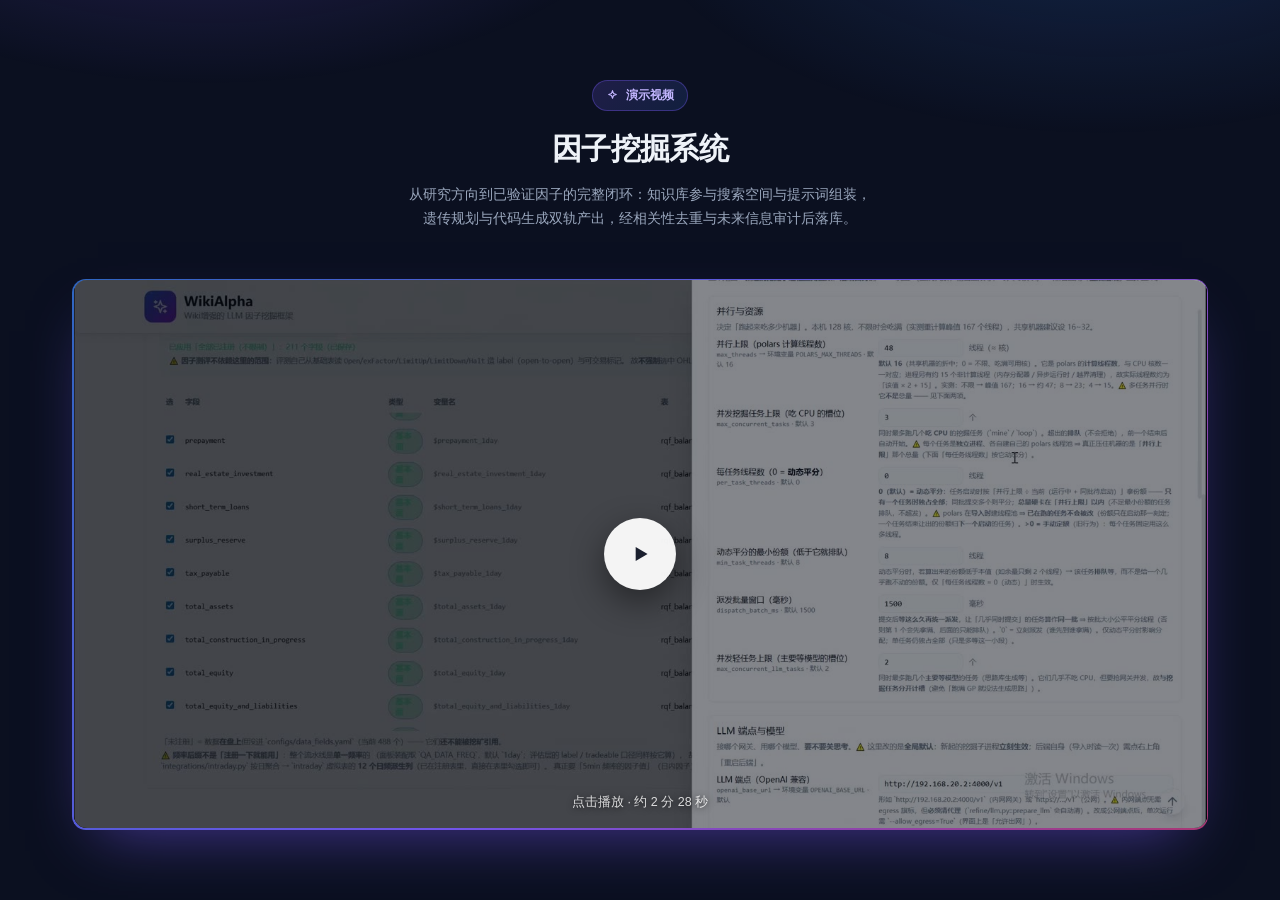
==== site/index.html @ 1a07753a "fix: 站点文件收进 site/，修复仓库文件被公开下载 问题：此前执行 wrangler pages deploy . 部署的是仓库根目录， 导致 README.md、.gitignore、dep" ====
<!DOCTYPE html>
<html lang="zh-CN">
<head>
<meta charset="UTF-8" />
<meta name="viewport" content="width=device-width, initial-scale=1.0, viewport-fit=cover" />
<meta name="robots" content="noindex, nofollow, noarchive" />
<meta name="color-scheme" content="dark light" />
<title>因子挖掘系统 · 演示视频</title>
<meta name="description" content="量化因子挖掘系统演示视频" />
<link rel="icon" href="data:image/svg+xml,%3Csvg xmlns='http://www.w3.org/2000/svg' viewBox='0 0 24 24'%3E%3Cdefs%3E%3ClinearGradient id='g' x1='0' y1='0' x2='1' y2='1'%3E%3Cstop offset='0' stop-color='%233b82f6'/%3E%3Cstop offset='1' stop-color='%237c3aed'/%3E%3C/linearGradient%3E%3C/defs%3E%3Crect width='24' height='24' rx='6' fill='url(%23g)'/%3E%3Cpath d='M10 8.5l6 3.5-6 3.5z' fill='white'/%3E%3C/svg%3E" />
<style>
  *, *::before, *::after { box-sizing: border-box; }

  :root {
    --bg: #0b1020;
    --bg-2: #131a30;
    --fg: #eef2f8;
    --muted: #9aa7bd;
    --accent: #7c5cff;
    --accent-2: #3b82f6;
    --border: rgba(255, 255, 255, 0.1);
    --radius: 14px;
  }

  html, body { height: 100%; }

  body {
    margin: 0;
    background: var(--bg);
    color: var(--fg);
    font-family: ui-sans-serif, -apple-system, BlinkMacSystemFont, "Segoe UI",
      "PingFang SC", "Microsoft YaHei", "Hiragino Sans GB", sans-serif;
    font-size: 15px;
    line-height: 1.6;
    -webkit-font-smoothing: antialiased;
    display: flex;
    flex-direction: column;
    min-height: 100dvh;
    overflow-x: hidden;
  }

  /* 背景光晕 */
  body::before {
    content: "";
    position: fixed;
    inset: -20% -10% auto -10%;
    height: 70vh;
    background:
      radial-gradient(45% 60% at 22% 0%, rgba(124, 92, 255, 0.28), transparent 70%),
      radial-gradient(45% 60% at 80% 8%, rgba(59, 130, 246, 0.22), transparent 70%);
    pointer-events: none;
    z-index: 0;
  }

  .wrap {
    position: relative;
    z-index: 1;
    width: 100%;
    max-width: 1180px;
    margin: 0 auto;
    padding: 40px 22px 30px;
    flex: 1;
    display: flex;
    flex-direction: column;
    justify-content: center;
  }

  header { margin-bottom: 22px; text-align: center; }

  .eyebrow {
    display: inline-flex;
    align-items: center;
    gap: 7px;
    padding: 5px 13px;
    border-radius: 999px;
    margin-bottom: 14px;
    background: linear-gradient(135deg, rgba(124, 92, 255, 0.18), rgba(59, 130, 246, 0.14));
    border: 1px solid rgba(124, 92, 255, 0.34);
    color: #c3b6ff;
    font-size: 12px;
    font-weight: 600;
    letter-spacing: 0.02em;
  }

  h1 {
    margin: 0;
    font-size: clamp(21px, 3.2vw, 30px);
    font-weight: 700;
    letter-spacing: -0.02em;
  }

  .sub {
    margin: 10px auto 0;
    max-width: 62ch;
    color: var(--muted);
    font-size: 13.5px;
    line-height: 1.75;
  }

  /* 播放器 */
  .player {
    position: relative;
    margin: 26px auto 0;
    width: 100%;
    border-radius: var(--radius);
    padding: 1.5px;
    background: linear-gradient(135deg, rgba(59, 130, 246, 0.75), rgba(124, 92, 255, 0.9) 55%, rgba(236, 72, 153, 0.7));
    box-shadow: 0 26px 60px -26px rgba(124, 92, 255, 0.55);
  }

  .player-inner {
    position: relative;
    border-radius: calc(var(--radius) - 1px);
    background: #000;
    overflow: hidden;
  }

  video {
    display: block;
    width: 100%;
    height: auto;
    max-height: 74vh;
    background: #000;
    vertical-align: middle;
  }

  /* 海报层：点击后才加载视频，省流量 */
  .poster {
    position: absolute;
    inset: 0;
    display: flex;
    align-items: center;
    justify-content: center;
    background: #080c17;
    cursor: pointer;
    border: none;
    padding: 0;
    width: 100%;
    height: 100%;
    color: inherit;
    font: inherit;
  }

  .poster img {
    position: absolute;
    inset: 0;
    width: 100%;
    height: 100%;
    object-fit: cover;
    opacity: 0.5;
  }

  .poster[hidden] { display: none; }

  .play-btn {
    position: relative;
    display: flex;
    align-items: center;
    justify-content: center;
    width: 72px;
    height: 72px;
    border-radius: 50%;
    background: rgba(255, 255, 255, 0.94);
    color: #1a1f2e;
    box-shadow: 0 12px 34px rgba(0, 0, 0, 0.45);
    transition: transform 0.18s ease, box-shadow 0.18s ease;
  }

  .poster:hover .play-btn { transform: scale(1.08); box-shadow: 0 16px 42px rgba(0, 0, 0, 0.55); }
  .poster:focus-visible .play-btn { outline: 3px solid var(--accent); outline-offset: 4px; }

  .poster-hint {
    position: absolute;
    left: 0;
    right: 0;
    bottom: 16px;
    text-align: center;
    font-size: 12.5px;
    color: rgba(255, 255, 255, 0.82);
    text-shadow: 0 1px 6px rgba(0, 0, 0, 0.7);
  }

  code {
    font-family: ui-monospace, "Cascadia Mono", Consolas, monospace;
    background: rgba(255, 255, 255, 0.08);
    padding: 1.5px 6px;
    border-radius: 4px;
    font-size: 0.94em;
  }

  @media (max-width: 640px) {
    .wrap { padding: 26px 14px 22px; }
    video { max-height: 56vh; }
    .play-btn { width: 60px; height: 60px; }
    header { margin-bottom: 16px; }
  }

  @media (prefers-reduced-motion: reduce) {
    * { transition-duration: 0.01ms !important; }
  }
</style>
</head>
<body>
  <div class="wrap">
    <header>
      <span class="eyebrow">
        <svg width="13" height="13" viewBox="0 0 24 24" fill="none" stroke="currentColor"
             stroke-width="2" stroke-linecap="round" stroke-linejoin="round" aria-hidden="true">
          <path d="M12 3l1.9 5.1L19 10l-5.1 1.9L12 17l-1.9-5.1L5 10l5.1-1.9z"/>
        </svg>
        演示视频
      </span>
      <h1>因子挖掘系统</h1>
      <p class="sub">
        从研究方向到已验证因子的完整闭环：知识库参与搜索空间与提示词组装，
        遗传规划与代码生成双轨产出，经相关性去重与未来信息审计后落库。
      </p>
    </header>

    <div class="player">
      <div class="player-inner">
        <video id="v" controls preload="none" playsinline
               poster="media/poster.jpg" width="2560" height="1238">
          <!-- 优先 AV1（体积更小、保留原分辨率），不支持时回落到 H.264 -->
          <source src="media/av1.mp4" type="video/mp4" />
          <source src="media/h264.mp4" type="video/mp4" />
          你的浏览器不支持 HTML5 视频，请
          <a href="media/h264.mp4">下载观看</a>。
        </video>

        <button class="poster" id="poster" type="button" aria-label="播放演示视频">
          <img src="media/poster.jpg" alt="" />
          <span class="play-btn">
            <svg width="26" height="26" viewBox="0 0 24 24" fill="currentColor" aria-hidden="true">
              <path d="M8 5.5v13l11-6.5z"/>
            </svg>
          </span>
          <span class="poster-hint">点击播放 · 约 2 分 28 秒</span>
        </button>
      </div>
    </div>
  </div>

  <script>
    (function () {
      var v = document.getElementById('v');
      var poster = document.getElementById('poster');

      function play() {
        poster.hidden = true;
        v.play().catch(function () {
          // 若浏览器拒绝自动播放，回退到原生控件让用户手动点
          v.controls = true;
          poster.hidden = true;
        });
      }

      poster.addEventListener('click', play);

      // 视频播完回到海报态
      v.addEventListener('ended', function () {
        poster.hidden = false;
        v.currentTime = 0;
      });

      // 键盘可达：焦点在海报上时回车/空格播放
      poster.addEventListener('keydown', function (e) {
        if (e.key === 'Enter' || e.key === ' ') { e.preventDefault(); play(); }
      });
    })();
  </script>
</body>
</html>
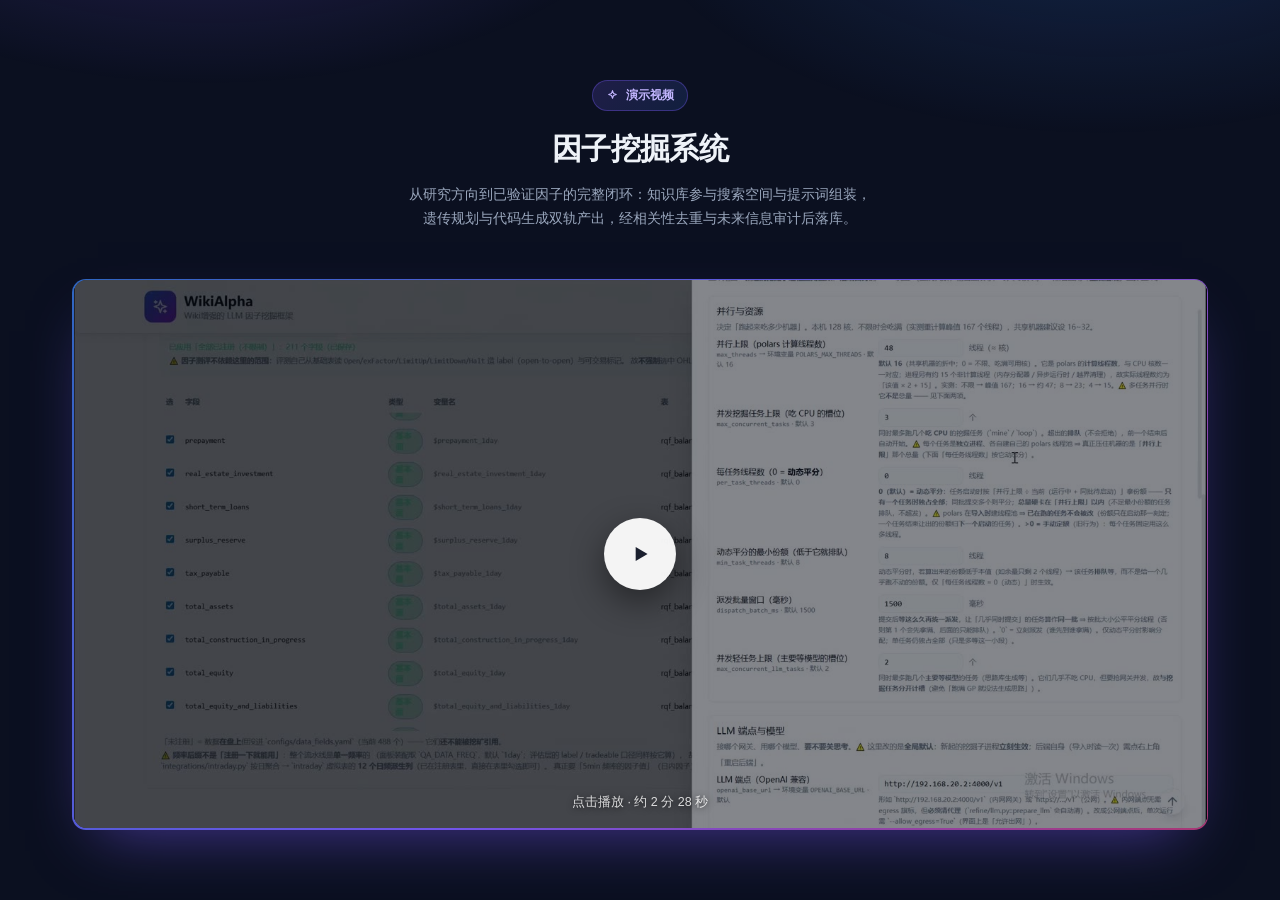
==== commit 0cd1da9e: "fix: 修复播放前进度条可见但拖不动 现象：用户拖动进度条无反应。此前已修 _headers 问题（程序化 v.currentTime 赋值能成功），但真实鼠标拖动仍失效。  根因是两处交互设计缺陷" ====
--- a/site/index.html
+++ b/site/index.html
@@ -219,7 +219,7 @@
 
     <div class="player">
       <div class="player-inner">
-        <video id="v" controls preload="none" playsinline
+        <video id="v" preload="metadata" playsinline
                poster="media/poster.jpg" width="2560" height="1238">
           <!-- 优先 AV1（体积更小、保留原分辨率），不支持时回落到 H.264 -->
           <source src="media/av1.mp4" type="video/mp4" />
@@ -248,22 +248,25 @@
 
       function play() {
         poster.hidden = true;
+        // 播放后才显示原生控制条。
+        // 播放前不显示，是为了避免出现「看得见却拖不动」的进度条：
+        // 封面覆盖在视频之上，若此时控制条可见，用户拖动会被封面接走。
+        v.controls = true;
         v.play().catch(function () {
-          // 若浏览器拒绝自动播放，回退到原生控件让用户手动点
-          v.controls = true;
-          poster.hidden = true;
+          // 播放被拒时保持控制条可见，让用户手动点播放
         });
       }
 
       poster.addEventListener('click', play);
 
-      // 视频播完回到海报态
+      // 视频播完回到封面态
       v.addEventListener('ended', function () {
         poster.hidden = false;
+        v.controls = false;
         v.currentTime = 0;
       });
 
-      // 键盘可达：焦点在海报上时回车/空格播放
+      // 键盘可达：焦点在封面上时回车/空格播放
       poster.addEventListener('keydown', function (e) {
         if (e.key === 'Enter' || e.key === ' ') { e.preventDefault(); play(); }
       });
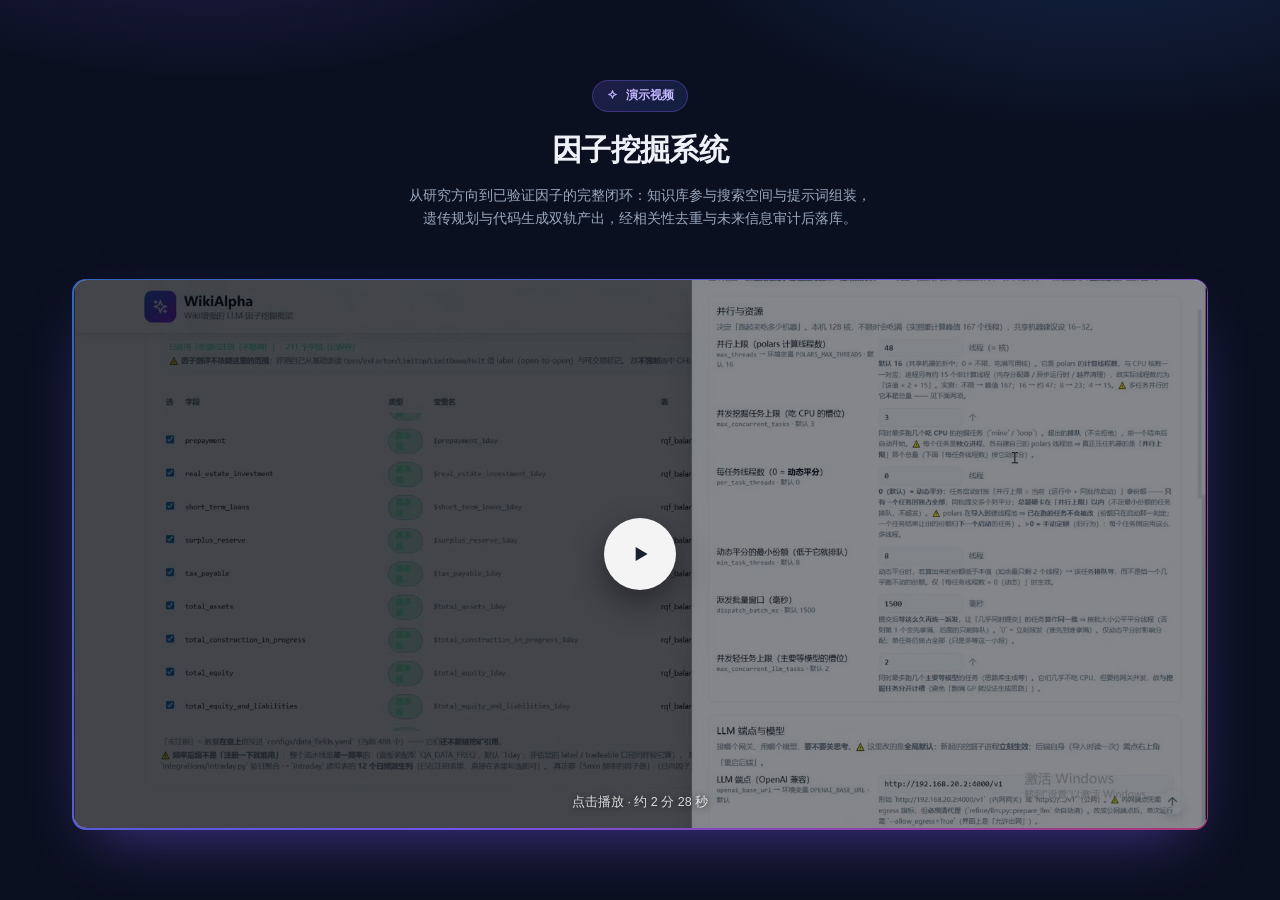
==== commit 8dd22943: "fix: 改为「先下载到本地再播放」，彻底修复进度条拖不动 根因（本轮查清）：本环境的分段传输不可用 —— video.seekable 恒为 [0,0]， 既使缓冲已到 119s/148s 也不变；" ====
--- a/site/index.html
+++ b/site/index.html
@@ -124,7 +124,7 @@
     vertical-align: middle;
   }
 
-  /* 海报层：点击后才加载视频，省流量 */
+  /* 海报层：视频下载完成前显示，点击后播放 */
   .poster {
     position: absolute;
     inset: 0;
@@ -141,6 +141,9 @@
     font: inherit;
   }
 
+  /* 下载完成前禁用点击，避免误以为没反应 */
+  .poster[data-loading="1"] { cursor: progress; }
+
   .poster img {
     position: absolute;
     inset: 0;
@@ -151,6 +154,27 @@
   }
 
   .poster[hidden] { display: none; }
+
+  /* 下载进度条 */
+  .dl {
+    position: absolute;
+    left: 0;
+    right: 0;
+    bottom: 0;
+    height: 3px;
+    background: rgba(255, 255, 255, 0.14);
+    overflow: hidden;
+  }
+
+  .dl[hidden] { display: none; }
+
+  .dl i {
+    display: block;
+    height: 100%;
+    width: 0;
+    background: linear-gradient(90deg, var(--accent-2), var(--accent));
+    transition: width 0.2s ease;
+  }
 
   .play-btn {
     position: relative;
@@ -219,14 +243,8 @@
 
     <div class="player">
       <div class="player-inner">
-        <video id="v" preload="metadata" playsinline
-               poster="media/poster.jpg" width="2560" height="1238">
-          <!-- 优先 AV1（体积更小、保留原分辨率），不支持时回落到 H.264 -->
-          <source src="media/av1.mp4" type="video/mp4" />
-          <source src="media/h264.mp4" type="video/mp4" />
-          你的浏览器不支持 HTML5 视频，请
-          <a href="media/h264.mp4">下载观看</a>。
-        </video>
+        <video id="v" preload="none" playsinline
+               width="2560" height="1238"></video>
 
         <button class="poster" id="poster" type="button" aria-label="播放演示视频">
           <img src="media/poster.jpg" alt="" />
@@ -235,7 +253,8 @@
               <path d="M8 5.5v13l11-6.5z"/>
             </svg>
           </span>
-          <span class="poster-hint">点击播放 · 约 2 分 28 秒</span>
+          <span class="poster-hint" id="hint">正在加载视频…</span>
+          <span class="dl" id="dl"><i id="dlfill"></i></span>
         </button>
       </div>
     </div>
@@ -245,31 +264,99 @@
     (function () {
       var v = document.getElementById('v');
       var poster = document.getElementById('poster');
+      var hint = document.getElementById('hint');
+      var dl = document.getElementById('dl');
+      var dlfill = document.getElementById('dlfill');
+
+      // 选源：支持 AV1 就用它（更小、保留原分辨率），否则回退 H.264
+      var probe = document.createElement('video');
+      var SRC = probe.canPlayType('video/mp4; codecs="av01.0.05M.08"')
+        ? 'media/av1.mp4'
+        : 'media/h264.mp4';
+
+      var ready = false;        // 是否已备好可播放的源
+      var pendingPlay = false;  // 用户在下载途中点了播放
+      var blobUrl = null;
+
+      function setHint(t) { hint.textContent = t; }
 
       function play() {
+        if (!ready) { pendingPlay = true; return; }
         poster.hidden = true;
-        // 播放后才显示原生控制条。
-        // 播放前不显示，是为了避免出现「看得见却拖不动」的进度条：
-        // 封面覆盖在视频之上，若此时控制条可见，用户拖动会被封面接走。
         v.controls = true;
-        v.play().catch(function () {
-          // 播放被拒时保持控制条可见，让用户手动点播放
-        });
+        v.play().catch(function () { /* 被拒时保留控制条，用户可手动点 */ });
       }
 
-      poster.addEventListener('click', play);
-
-      // 视频播完回到封面态
+      // 先把整段视频下载到本地（Blob），再播放。
+      //
+      // 为什么不用直链流式播放：本环境的分段传输不可用，
+      // 直链播放时 video.seekable 会是 [0,0]，进度条拖不动（会弹回）。
+      // 整段下载到本地后，媒体完全可用，任意跳转都成立 —— 不依赖服务器支持 Range。
+      function load() {
+        setHint('正在加载视频…');
+        dl.hidden = false;
+        poster.dataset.loading = '1';
+
+        fetch(SRC)
+          .then(function (r) {
+            if (!r.ok) throw new Error('HTTP ' + r.status);
+            var total = Number(r.headers.get('content-length')) || 0;
+            if (!r.body || !total) return r.blob();
+            var reader = r.body.getReader();
+            var chunks = [];
+            var got = 0;
+            return (function pump() {
+              return reader.read().then(function (res) {
+                if (res.done) return new Blob(chunks, { type: 'video/mp4' });
+                chunks.push(res.value);
+                got += res.value.length;
+                var pct = Math.min(100, Math.round((got / total) * 100));
+                dlfill.style.width = pct + '%';
+                setHint('正在加载视频 ' + pct + '%');
+                return pump();
+              });
+            })();
+          })
+          .then(function (blob) {
+            blobUrl = URL.createObjectURL(blob);
+            v.src = blobUrl;
+            v.preload = 'auto';
+            ready = true;
+            dl.hidden = true;
+            delete poster.dataset.loading;
+            setHint('点击播放 · 约 2 分 28 秒');
+            if (pendingPlay) play();
+          })
+          .catch(function () {
+            // 回退：直接用直链。能正常播放，但进度条可能拖不动。
+            v.src = SRC;
+            v.preload = 'metadata';
+            ready = true;
+            dl.hidden = true;
+            delete poster.dataset.loading;
+            setHint('点击播放 · 约 2 分 28 秒');
+            if (pendingPlay) play();
+          });
+      }
+
+      poster.addEventListener('click', function () {
+        // 下载还没好：记下意图，好了自动播
+        play();
+      });
+
+      // 播完回到封面态
       v.addEventListener('ended', function () {
         poster.hidden = false;
         v.controls = false;
         v.currentTime = 0;
       });
 
-      // 键盘可达：焦点在封面上时回车/空格播放
+      // 键盘可达
       poster.addEventListener('keydown', function (e) {
         if (e.key === 'Enter' || e.key === ' ') { e.preventDefault(); play(); }
       });
+
+      load();
     })();
   </script>
 </body>
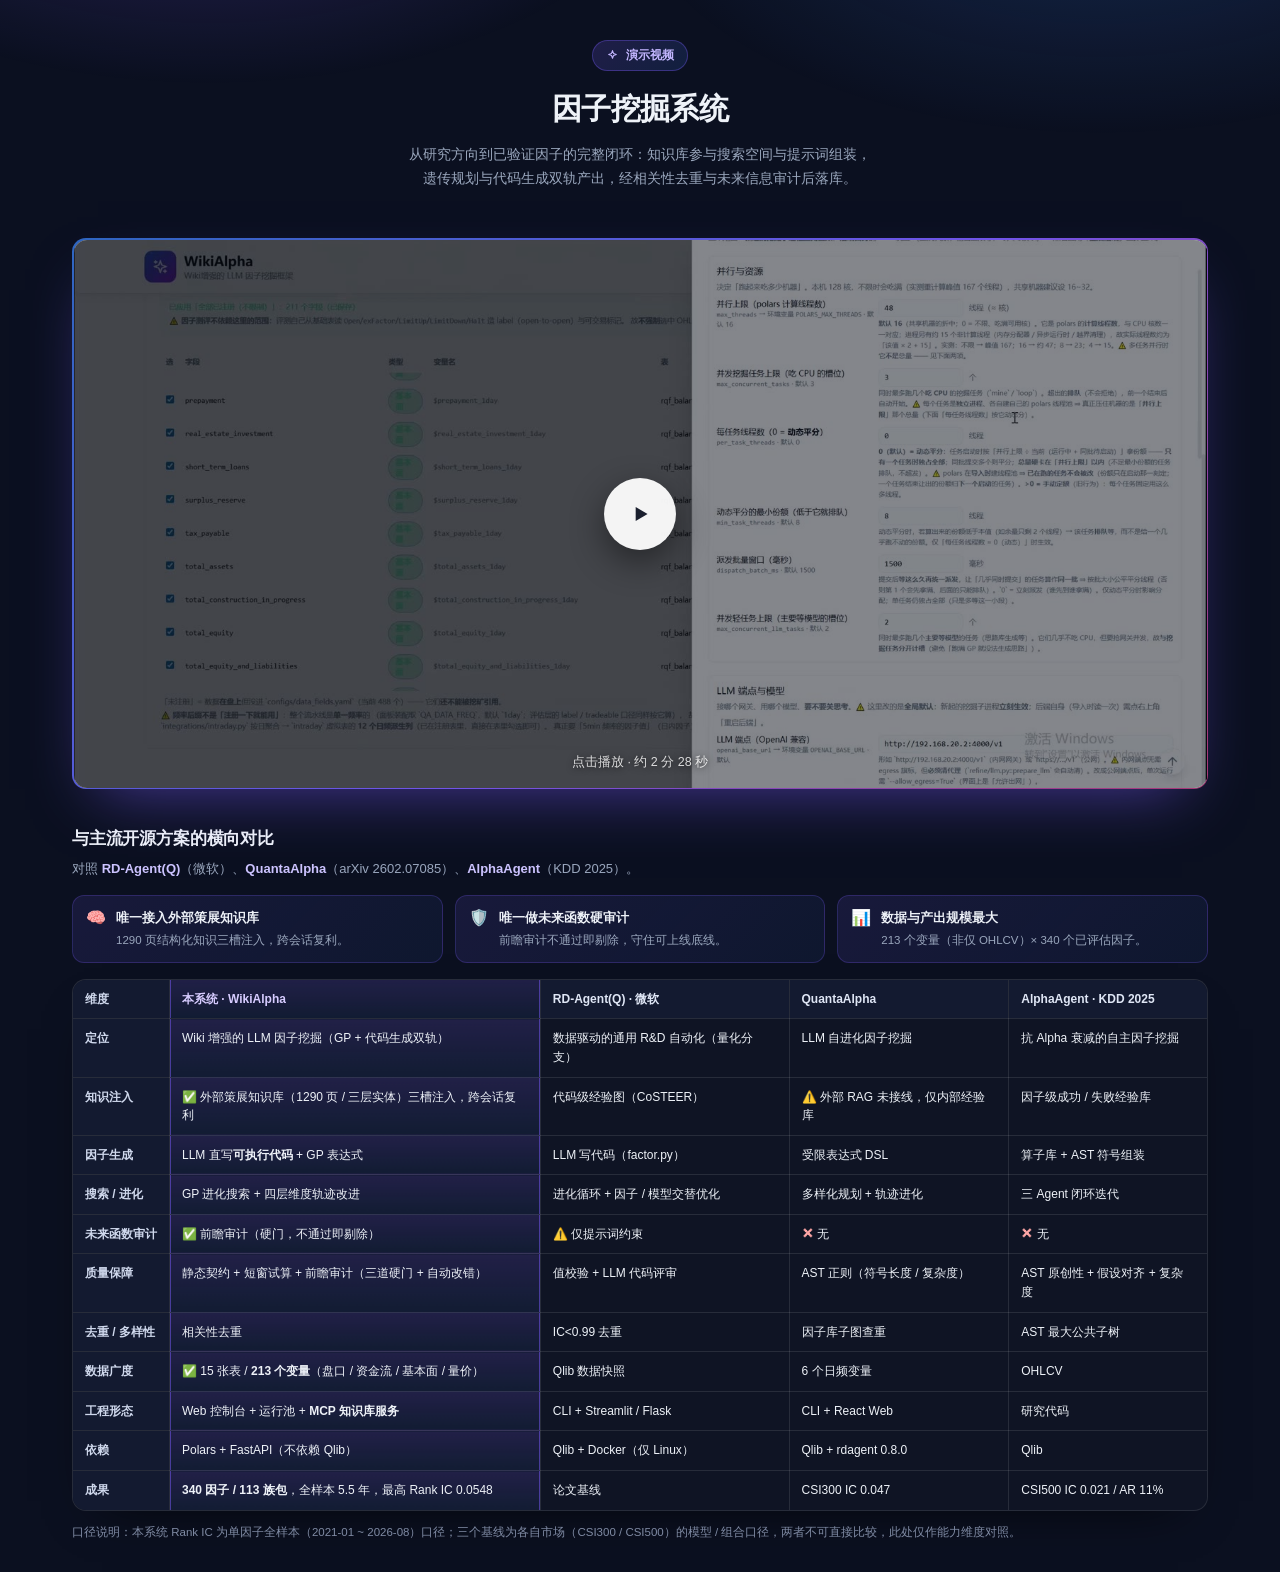
==== commit 42389e2e: "feat: 新增与 RD-Agent(Q)/QuantaAlpha/AlphaAgent 的横向对比（README + 网页） Co-authored-by: Cursor <cursoragent@" ====
--- a/site/index.html
+++ b/site/index.html
@@ -210,6 +210,62 @@
     padding: 1.5px 6px;
     border-radius: 4px;
     font-size: 0.94em;
+  }
+
+  /* 横向对比 */
+  .compare { margin-top: 36px; }
+  .compare h2 { margin: 0 0 6px; font-size: 17px; font-weight: 700; letter-spacing: -0.01em; }
+  .compare .lead { margin: 0 0 16px; color: var(--muted); font-size: 13px; }
+  .compare .lead b { color: #cdc4ff; font-weight: 600; }
+
+  .facts { display: grid; grid-template-columns: repeat(3, 1fr); gap: 12px; margin-bottom: 16px; }
+  .fact {
+    display: flex; gap: 10px; align-items: flex-start;
+    padding: 12px 13px; border-radius: 12px;
+    background: linear-gradient(135deg, rgba(124, 92, 255, 0.12), rgba(59, 130, 246, 0.07));
+    border: 1px solid rgba(124, 92, 255, 0.24);
+  }
+  .fact .ic { font-size: 16px; line-height: 1.3; }
+  .fact b { display: block; font-size: 12.5px; margin-bottom: 3px; }
+  .fact p { margin: 0; color: var(--muted); font-size: 11.5px; line-height: 1.6; }
+
+  .tablewrap {
+    overflow-x: auto;
+    border: 1px solid var(--border);
+    border-radius: var(--radius);
+    background: rgba(255, 255, 255, 0.02);
+    box-shadow: 0 20px 50px -30px rgba(0, 0, 0, 0.9);
+  }
+  table.cmp { border-collapse: collapse; width: 100%; min-width: 900px; font-size: 12px; }
+  table.cmp th, table.cmp td {
+    padding: 10px 12px; text-align: left; vertical-align: top; line-height: 1.55;
+    border-bottom: 1px solid var(--border); border-right: 1px solid var(--border);
+  }
+  table.cmp tr:last-child td { border-bottom: none; }
+  table.cmp th:last-child, table.cmp td:last-child { border-right: none; }
+  table.cmp thead th {
+    position: sticky; top: 0; z-index: 2;
+    background: var(--bg-2); color: #dfe6f5; font-weight: 600; white-space: nowrap;
+  }
+  table.cmp th.dim, table.cmp td.dim {
+    position: sticky; left: 0; z-index: 1;
+    background: var(--bg-2); font-weight: 600; white-space: nowrap; color: #cfd8ec;
+  }
+  table.cmp thead th.dim { z-index: 3; }
+  table.cmp .ours {
+    background: linear-gradient(180deg, rgba(124, 92, 255, 0.16), rgba(59, 130, 246, 0.07));
+    box-shadow: inset 1px 0 0 rgba(124, 92, 255, 0.5), inset -1px 0 0 rgba(124, 92, 255, 0.5);
+  }
+  table.cmp thead th.ours { color: #d7ccff; }
+  table.cmp .yes { color: #6ee7b7; font-weight: 600; }
+  table.cmp .warn { color: #fcd34d; }
+  table.cmp .no { color: #fca5a5; font-weight: 600; }
+  table.cmp .dim b { color: #eef2f8; }
+
+  .compare .note { margin: 12px 0 0; color: #7f8aa3; font-size: 11.5px; line-height: 1.7; }
+
+  @media (max-width: 760px) {
+    .facts { grid-template-columns: 1fr; }
   }
 
   @media (max-width: 640px) {
@@ -258,6 +314,55 @@
         </button>
       </div>
     </div>
+
+    <section class="compare">
+      <h2>与主流开源方案的横向对比</h2>
+      <p class="lead">对照 <b>RD-Agent(Q)</b>（微软）、<b>QuantaAlpha</b>（arXiv 2602.07085）、<b>AlphaAgent</b>（KDD 2025）。</p>
+
+      <div class="facts">
+        <div class="fact">
+          <span class="ic">🧠</span>
+          <div><b>唯一接入外部策展知识库</b><p>1290 页结构化知识三槽注入，跨会话复利。</p></div>
+        </div>
+        <div class="fact">
+          <span class="ic">🛡️</span>
+          <div><b>唯一做未来函数硬审计</b><p>前瞻审计不通过即剔除，守住可上线底线。</p></div>
+        </div>
+        <div class="fact">
+          <span class="ic">📊</span>
+          <div><b>数据与产出规模最大</b><p>213 个变量（非仅 OHLCV）× 340 个已评估因子。</p></div>
+        </div>
+      </div>
+
+      <div class="tablewrap">
+        <table class="cmp">
+          <thead>
+            <tr>
+              <th class="dim">维度</th>
+              <th class="ours">本系统 · WikiAlpha</th>
+              <th>RD-Agent(Q) · 微软</th>
+              <th>QuantaAlpha</th>
+              <th>AlphaAgent · KDD 2025</th>
+            </tr>
+          </thead>
+          <tbody>
+            <tr><td class="dim">定位</td><td class="ours">Wiki 增强的 LLM 因子挖掘（GP + 代码生成双轨）</td><td>数据驱动的通用 R&amp;D 自动化（量化分支）</td><td>LLM 自进化因子挖掘</td><td>抗 Alpha 衰减的自主因子挖掘</td></tr>
+            <tr><td class="dim">知识注入</td><td class="ours"><span class="yes">✅</span> 外部策展知识库（1290 页 / 三层实体）三槽注入，跨会话复利</td><td>代码级经验图（CoSTEER）</td><td><span class="warn">⚠️</span> 外部 RAG 未接线，仅内部经验库</td><td>因子级成功 / 失败经验库</td></tr>
+            <tr><td class="dim">因子生成</td><td class="ours">LLM 直写<b>可执行代码</b> + GP 表达式</td><td>LLM 写代码（factor.py）</td><td>受限表达式 DSL</td><td>算子库 + AST 符号组装</td></tr>
+            <tr><td class="dim">搜索 / 进化</td><td class="ours">GP 进化搜索 + 四层维度轨迹改进</td><td>进化循环 + 因子 / 模型交替优化</td><td>多样化规划 + 轨迹进化</td><td>三 Agent 闭环迭代</td></tr>
+            <tr><td class="dim">未来函数审计</td><td class="ours"><span class="yes">✅</span> 前瞻审计（硬门，不通过即剔除）</td><td><span class="warn">⚠️</span> 仅提示词约束</td><td><span class="no">✕</span> 无</td><td><span class="no">✕</span> 无</td></tr>
+            <tr><td class="dim">质量保障</td><td class="ours">静态契约 + 短窗试算 + 前瞻审计（三道硬门 + 自动改错）</td><td>值校验 + LLM 代码评审</td><td>AST 正则（符号长度 / 复杂度）</td><td>AST 原创性 + 假设对齐 + 复杂度</td></tr>
+            <tr><td class="dim">去重 / 多样性</td><td class="ours">相关性去重</td><td>IC&lt;0.99 去重</td><td>因子库子图查重</td><td>AST 最大公共子树</td></tr>
+            <tr><td class="dim">数据广度</td><td class="ours"><span class="yes">✅</span> 15 张表 / <b>213 个变量</b>（盘口 / 资金流 / 基本面 / 量价）</td><td>Qlib 数据快照</td><td>6 个日频变量</td><td>OHLCV</td></tr>
+            <tr><td class="dim">工程形态</td><td class="ours">Web 控制台 + 运行池 + <b>MCP 知识库服务</b></td><td>CLI + Streamlit / Flask</td><td>CLI + React Web</td><td>研究代码</td></tr>
+            <tr><td class="dim">依赖</td><td class="ours">Polars + FastAPI（不依赖 Qlib）</td><td>Qlib + Docker（仅 Linux）</td><td>Qlib + rdagent 0.8.0</td><td>Qlib</td></tr>
+            <tr><td class="dim">成果</td><td class="ours"><b>340 因子 / 113 族包</b>，全样本 5.5 年，最高 Rank IC 0.0548</td><td>论文基线</td><td>CSI300 IC 0.047</td><td>CSI500 IC 0.021 / AR 11%</td></tr>
+          </tbody>
+        </table>
+      </div>
+
+      <p class="note">口径说明：本系统 Rank IC 为单因子全样本（2021-01 ~ 2026-08）口径；三个基线为各自市场（CSI300 / CSI500）的模型 / 组合口径，两者不可直接比较，此处仅作能力维度对照。</p>
+    </section>
   </div>
 
   <script>
